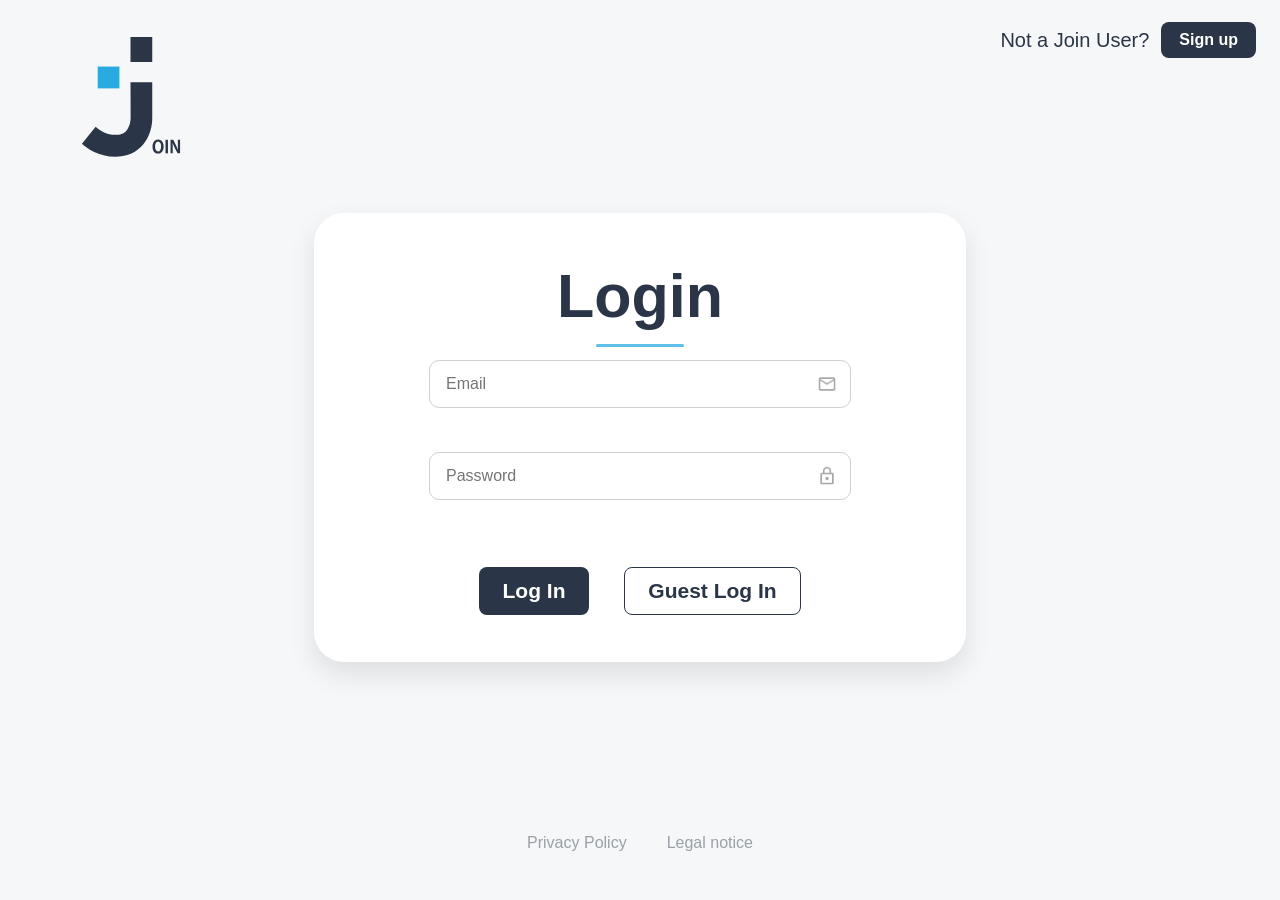
==== index.html @ dd9de818 "main commit" ====
<!DOCTYPE html>
<html lang="en">

<head>
    <meta charset="UTF-8">
    <meta name="viewport" content="width=device-width, initial-scale=1.0">
    <link rel="icon" type="image/svg" sizes="32x32" href="./assets/icons/logo.svg">
    <title>Login</title>
    <link rel="stylesheet" href="./css/start_page.css">
</head>

<body>
    <div class="content-wrepper">
    <header>
        <figure class="logo">
            <img class="logo_page" src="./assets/icons/logo.svg" alt="Logo">
        </figure>

        <section class="button-section button-section--desktop">
            <a class="links" href="./subpages/regist.html">Not a Join User?</a>
            <button type="button" class="signup" onclick="goToSignup()">Sign up</button>
        </section>
       
    </header>
    <main>
        <form class="login-form">
            <div class="login-message">
                <p id="login-message"></p> 
                <p id="reg-msg" class=""></p>
            </div>
            <h1>Login</h1>

            <div class="input-wrapper">
                <input id="mail" onchange="validateEmail()" type="email" placeholder="Email" >
                <img src="./assets/icons/mail.png" alt="email icon" id="email-icon" class="input-icon">
            </div>
                <span class="info-email" id="info-email">Please enter a valid email.</span>
            <div class="input-wrapper">
                <input id="password" onchange="validatePassword()" class="" type="password" placeholder="Password" autocomplete="off" >
                <img id="lock-icon" src="./assets/icons/lock.png" alt="password icon" class="input-icon">
            </div>
            <span class="info-password" id="info-password">Password must be at least 6 characters.</span>
            <span class="info-password" id="info-no-match">Check your email and password.</span>

            <div class="button-group">
                <button type="button" onclick="logIn()" class="login-btn">Log In</button>
                <button onclick="guastLogin()" type="button" class="guest-btn">Guest Log In</button>
            </div>
        </form>
        <section class="button-section button-section--mobile">
            <a class="links" href="./subpages/regist.html">Not a Join User?</a>
            <button type="button" class="signup" onclick="goToSignup()">Sign up</button>
        </section>
    </main>
    <footer>
        <section class="footer-content">
            <a class="links" href="./subpages/privacy_policy.html">Privacy Policy</a>
            <a class="links" href="./subpages/legal_notice.html">Legal notice</a>
        </section>
    </footer>
</div>
<script src="./javascript/app.config.js"></script>
<script src="./javascript/validate.js"></script>
<script src="./javascript/animation.js"></script>
<script src="./javascript/login.js"></script>
<script src="./javascript/regist.js"></script>
</body>
</html>
---- css/start_page.css ----
* {
  margin: 0;
  padding: 0;
  box-sizing: border-box;
}

html,
body {
  height: 100%;
  font-family: Arial, sans-serif;
  background-color: #f6f7f8;
  color: #2a3647;
  scrollbar-width: none;
}

.content-wrepper {
  min-height: 100vh;
  display: flex;
  flex-direction: column;
  margin: 0 auto;
  max-width: 1920px;
  position: relative;
}

header {
  height: 80px;
  padding: 0 24px;
  display: flex;
  justify-content: flex-end;
  align-items: center;
  position: static;
  z-index: 5;
}

.logo {
  position: absolute;
  top: 50%;
  left: 50%;
  transform: translate(-50%, -50%) scale(1);
  transition: all 0.6s ease-in-out;
  z-index: 10;
}

.logo_page {
  width: 100px;
  height: 120px;
  transition: width 0.8s ease-in-out, height 0.8s ease-in-out;
}

body.loaded .logo {
  top: 37px;
  left: 81px;
  transform: translate(0, 0);
}

body.loaded .logo_page {
  width: 100px;
  height: 120px;
}

.button-section {
  display: flex;
  gap: 12px;
  align-items: center;
}

.button-section--mobile {
  display: none;
}

.links {
  text-decoration: none;
  color: #2a3647;
  font-size: 20px;
}

.signup {
  height: 36px;
  padding: 0 18px;
  font-weight: bold;
  border: none;
  border-radius: 8px;
  background-color: #2a3647;
  color: white;
  cursor: pointer;
  transition: background-color 0.2s ease, color 0.2s ease;
  font-size: 16px;
}

.signup:hover {
  background-color: #5ec0e9;
  color: #ffffff;
}

main {
  flex: 1;
  display: flex;
  justify-content: center;
  align-items: center;
  padding: 56px 24px 96px;
}

.login-message {
  display: none;
  position: absolute;
  top: -70px;
  left: 50%;
  transform: translateX(-50%);
  z-index: 1000;
}

.login-message.is-visible {
  display: flex;
  flex-direction: column;
  align-items: center;
  gap: 8px;
}

@media (max-width: 500px) {
  .login-message {
    top: -58px;
  }
}

.login-form {
  width: 652px;
  height: 449px;
  background: #ffffff;
  padding: 48px 115px;
  border-radius: 30px;
  box-shadow: 0 12px 28px rgba(0, 0, 0, 0.1);
  display: flex;
  flex-direction: column;
  align-items: center;
  gap: 13px;
  opacity: 0;
  transform: translateY(40px);
  transition: all 0.6s ease;
  position: relative;
}

body.loaded .login-form {
  opacity: 1;
  transform: translateY(0);
}

/* Zweiter und weitere Besuche: keine Animation/Transition */
body.visited .logo {
  top: 37px;
  left: 81px;
  transform: translate(0, 0);
  transition: none !important;
}

body.visited .logo_page {
  width: 100px;
  height: 120px;
  transition: none !important;
}

body.visited .login-form {
  opacity: 1;
  transform: translateY(0);
  transition: none !important;
}

.login-form h1 {
  text-align: center;
  font-size: 61px;
  font-weight: 700;
  position: relative;
  padding-bottom: 16px;
  width: 315px;
  height: 89px;
}

.login-form h1::after {
  content: "";
  position: absolute;
  left: 50%;
  transform: translateX(-50%);
  bottom: 0px;
  width: 88px;
  height: 3px;
  background-color: rgb(94, 192, 233);
  border-radius: 2px;
}

.input-wrapper {
  width: 422px;
  position: relative;
}

.input-wrapper input {
  width: 100%;
  padding-right: 45px;
}

.input-wrapper .input-icon {
  position: absolute;
  right: 14px;
  top: 50%;
  transform: translateY(-50%);
  width: 20px;
  height: 20px;
  pointer-events: none;
}

.login-form input {
  height: 48px;
  padding: 0 45px 0 16px;
  border-radius: 10px;
  border: 1px solid #d1d1d1;
  font-size: 16px;
  background: #ffffff;
  outline: unset;
}

.login-form input:focus {
  border: 1px solid #5ec0e9;
}

.login-form .button-group {
  width: 322px;
  height: 48px;
  display: flex;
  justify-content: center;
  gap: 35px;
  margin-top: -8px;
}

.login-form .button-group button {
  height: 48px;
  font-size: 21px;
  font-family: Inter, Arial, sans-serif;
  font-weight: 700;
  line-height: 120%;
  letter-spacing: 0;
  border-radius: 8px;
  cursor: pointer;
}

.login-btn {
  width: 110px;
  background-color: #2a3647;
  color: white;
  border: none;
}

.login-btn:hover {
  background-color: #29abe2;
}

.guest-btn {
  width: 177px;
  background-color: transparent;
  color: #2a3647;
  border: 1px solid #2a3647;
}

.guest-btn:hover {
  background-color: transparent;
  color: #29abe2;
  border-color: #29abe2;
}

.isValidate {
  border: 1px solid greenyellow !important;
}

.isInvaled {
  border: 1px solid rgb(255, 47, 47) !important;
}

.info-password,
.info-email {
  display: block;
  width: 100%;
  font-size: 16px;
  color: tomato;
  visibility: hidden;
  margin: 0;
  text-align: left;
  left: 0;
}

footer {
  display: flex;
  justify-content: center;
  padding: 0 24px 48px;
}

.footer-content {
  display: flex;
  gap: 40px;
}

footer .links {
  font-size: 16px;
  color: rgba(42, 54, 71, 0.45);
}

footer .links:hover {
  color: #29abe2;
}

@media (max-width: 1023px) {
  main {
    padding: 56px 24px 96px;
  }

  .login-form {
    width: 560px;
    height: auto;
    padding: 44px 90px;
  }

  .input-wrapper {
    width: 420px;
  }

  .login-form .button-group {
    width: 420px;
  }
  .logo_page {
    width: 64px !important;
    height: 64px !important;
  }

  #info-password {
    display: block;
  }
}

@media (max-width: 768px) {
  html,
  body {
    overflow-y: auto;
  }

  main {
    display: flex;
    justify-content: center;
    align-items: center;
    padding: 140px 16px 160px;
  }

  .login-form {
    margin: 0 auto;
  }

  footer {
    left: 0;
    right: 0;
    margin: 0 auto;
  }

  .content-wrepper {
    min-height: 98svh;
  }

  .button-section--desktop {
    display: none;
  }

  .button-section--mobile {
    display: flex;
    justify-content: center;
    align-items: center;
    gap: 12px;
    margin: 86px auto;
    z-index: 6;
  }

  .logo {
    position: absolute;
    top: 37px;
    left: 38px;
    transform: none;
    transition: none;
    z-index: 10;
  }

  .logo_page {
    width: 64px;
    height: 64px;
    transition: none;
  }

  body.loaded .logo {
    top: 37px;
    left: 38px;
    transform: none;
  }

  body.loaded .logo_page {
    width: 64px;
    height: 78px;
  }

  main {
    justify-content: flex-start;
    align-items: center;
    flex-direction: column;
    height: calc(100vh - 160px);
    padding: 80px 16px 0px;
  }

  .login-form {
    width: 396px;
    max-width: 92vw;
    height: auto;
    padding: 32px 16px;
    gap: 8px;
    border-radius: 30px;
  }

  .login-form h1 {
    font-size: 40px;
  }

  .login-form h1::after {
    bottom: 16px;
  }

  .input-wrapper {
    width: 364px;
    max-width: 100%;
  }

  .login-form .button-group {
    width: 180px;
    height: 123px;
    max-width: 100%;
    flex-direction: column;
    align-items: center;
    gap: 21px;
  }

  .login-btn,
  .guest-btn {
    width: 180px;
    height: 48px;
  }

  footer {
    bottom: 16px;
    padding: 0 16px 16px 16px;
    z-index: 6;
  }

  .footer-content {
    gap: 26px;
  }
}

@media (max-width: 360px) {

  .login-form {
    width: 100%;
    max-width: 92vw;
    padding: 28px 14px;
  }

  .input-wrapper {
    width: 100%;
  }

  .login-form .button-group {
    width: 180px;
    height: 123px;
    gap: 21px;
  }

  .login-btn,
  .guest-btn {
    width: 180px;
    height: 48px;
  }

  .button-section--mobile {
    padding: 12px;
  }

  footer {
    padding: 0 12px;
  }
}

@media (max-width: 360px) and (max-height: 700px) {


  .login-form .button-group {
    height: auto;
    gap: 16px;
  }
}

@media (min-width: 361px) and (max-width: 390px) and (max-height: 700px) {

  .login-form .button-group {
    height: auto;
    gap: 18px;
  }
}

@media (max-width: 320px) {
  .login-form h1 {
    font-size: 36px;
  }

  .login-btn,
  .guest-btn {
    width: 160px;
  }

  .links {
    font-size: 15px;
  }
}
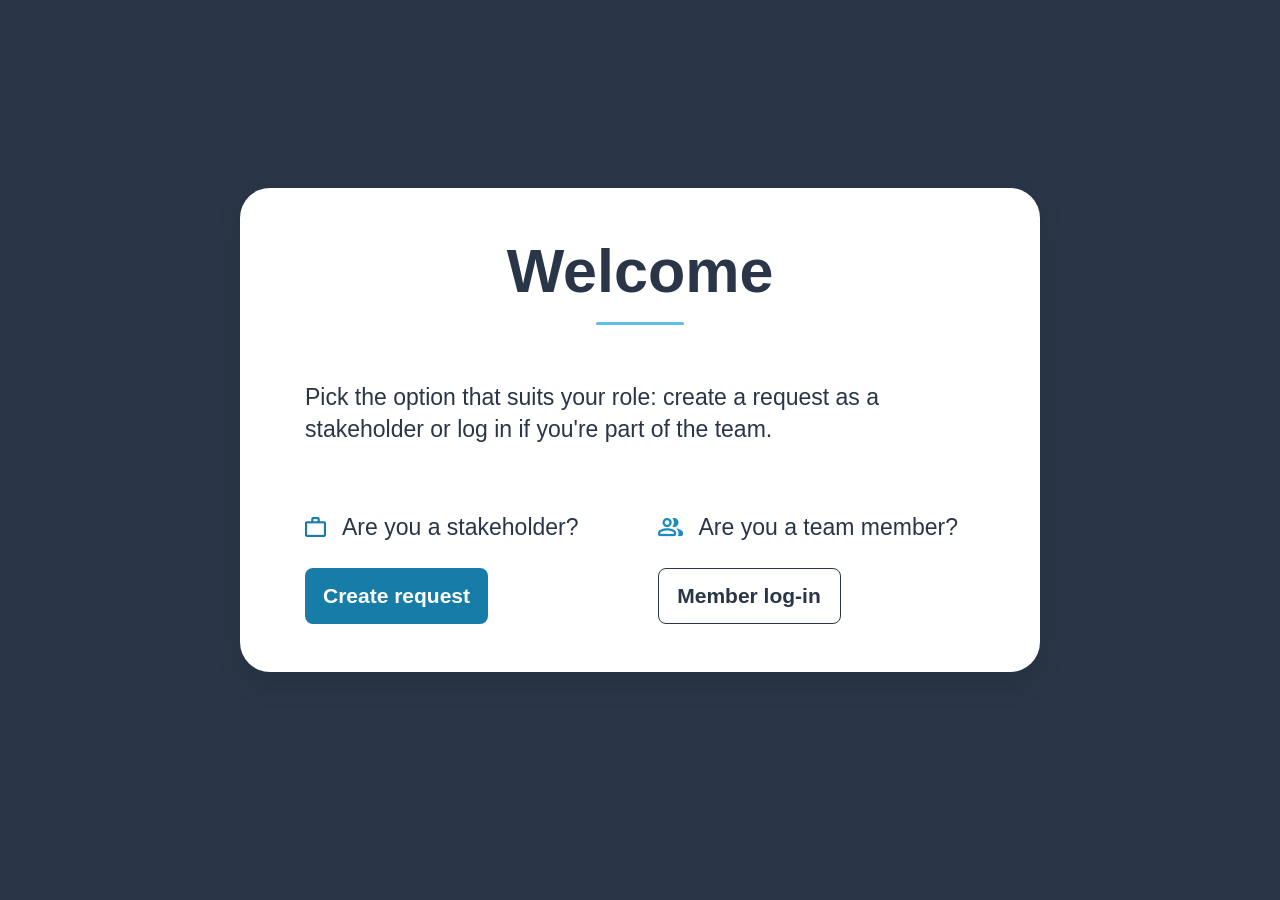
==== commit 5a642043: "feat: new start-page, add icon, and request-page" ====
--- a/index.html
+++ b/index.html
@@ -4,65 +4,40 @@
 <head>
     <meta charset="UTF-8">
     <meta name="viewport" content="width=device-width, initial-scale=1.0">
-    <link rel="icon" type="image/svg" sizes="32x32" href="./assets/icons/logo.svg">
-    <title>Login</title>
+    <title>Welcome</title>
     <link rel="stylesheet" href="./css/start_page.css">
+    <link rel="stylesheet" href="./css/button.css">
 </head>
 
 <body>
     <div class="content-wrepper">
-    <header>
-        <figure class="logo">
-            <img class="logo_page" src="./assets/icons/logo.svg" alt="Logo">
-        </figure>
+     
+        <main class="main-content --welcome-page">
+            <div class="welcomen content">
+                <h1>Welcome</h1>
+                <p>Pick the option that suits your role: create a request as a stakeholder or log in if you're part of
+                    the team.</p>
 
-        <section class="button-section button-section--desktop">
-            <a class="links" href="./subpages/regist.html">Not a Join User?</a>
-            <button type="button" class="signup" onclick="goToSignup()">Sign up</button>
-        </section>
-       
-    </header>
-    <main>
-        <form class="login-form">
-            <div class="login-message">
-                <p id="login-message"></p> 
-                <p id="reg-msg" class=""></p>
+                <div class="button-group">
+                    <span class="button-text-section">
+                        <span class="icon-text">
+                        <img src="./assets/icons/work.png" alt="work" class="line">
+                        <p>Are you a stakeholder?</p>
+                        </span>
+                        <button type="button" class="primary-btn --light-blue-btn" onclick="goToLogin()">Create
+                            request</button>
+                    </span>
+                    <span class="button-text-section">
+                        <span class="icon-text">
+                        <img src="./assets/icons/group.png" alt="team" class="line">
+                        <p>Are you a team member?</p>
+                        </span>
+                    <button type="button" class="primary-btn --white-btn" onclick="goToLogin()">Member log-in</button>
+                    </span>
+                </div>
             </div>
-            <h1>Login</h1>
-
-            <div class="input-wrapper">
-                <input id="mail" onchange="validateEmail()" type="email" placeholder="Email" >
-                <img src="./assets/icons/mail.png" alt="email icon" id="email-icon" class="input-icon">
-            </div>
-                <span class="info-email" id="info-email">Please enter a valid email.</span>
-            <div class="input-wrapper">
-                <input id="password" onchange="validatePassword()" class="" type="password" placeholder="Password" autocomplete="off" >
-                <img id="lock-icon" src="./assets/icons/lock.png" alt="password icon" class="input-icon">
-            </div>
-            <span class="info-password" id="info-password">Password must be at least 6 characters.</span>
-            <span class="info-password" id="info-no-match">Check your email and password.</span>
-
-            <div class="button-group">
-                <button type="button" onclick="logIn()" class="login-btn">Log In</button>
-                <button onclick="guastLogin()" type="button" class="guest-btn">Guest Log In</button>
-            </div>
-        </form>
-        <section class="button-section button-section--mobile">
-            <a class="links" href="./subpages/regist.html">Not a Join User?</a>
-            <button type="button" class="signup" onclick="goToSignup()">Sign up</button>
-        </section>
-    </main>
-    <footer>
-        <section class="footer-content">
-            <a class="links" href="./subpages/privacy_policy.html">Privacy Policy</a>
-            <a class="links" href="./subpages/legal_notice.html">Legal notice</a>
-        </section>
-    </footer>
-</div>
-<script src="./javascript/app.config.js"></script>
-<script src="./javascript/validate.js"></script>
+        </main>
+    </div>
+</body>
 <script src="./javascript/animation.js"></script>
-<script src="./javascript/login.js"></script>
-<script src="./javascript/regist.js"></script>
-</body>
-</html>
+</html>
--- a/css/start_page.css
+++ b/css/start_page.css
@@ -186,6 +186,70 @@
   border-radius: 2px;
 }
 
+.--welcome-page {
+  background-color: rgb(42, 54, 71);
+}
+
+.welcomen.content {
+  width: 800px;
+  background: #ffffff;
+  padding: 48px 65px;
+  border-radius: 30px;
+  box-shadow: 0 12px 28px rgba(0, 0, 0, 0.1);
+  display: flex;
+  flex-direction: column;
+  align-items: center;
+  gap: 56px;
+}
+
+.icon-text {
+  display: flex;
+  align-items: center;
+  width: 100%;
+  margin-bottom: 25px;
+  gap: 16px;
+}
+
+.button-text-section {
+  display: flex;
+  flex-direction: column;
+  align-items: flex-start;
+  width: 100%;
+}
+
+.--welcome-page p{
+  font-size: 23px;
+  font-weight: 400;
+  color: rgb(42, 54, 71);
+  text-align: left;
+  line-height: 32px;
+  width: 100%;
+  max-width: 100%;
+  font-family: 'Open Sans', Arial, sans-serif;
+}
+
+.welcomen.content h1 {
+  text-align: center;
+  font-size: 61px;
+  font-weight: 700;
+  position: relative;
+  padding-bottom: 16px;
+  width: 315px;
+  height: 89px;
+}
+
+.welcomen.content h1::after {
+  content: "";
+  position: absolute;
+  left: 50%;
+  transform: translateX(-50%);
+  bottom: 0px;
+  width: 88px;
+  height: 3px;
+  background-color: rgb(94, 192, 233);
+  border-radius: 2px;
+}
+
 .input-wrapper {
   width: 422px;
   position: relative;
@@ -322,6 +386,7 @@
   .login-form .button-group {
     width: 420px;
   }
+
   .logo_page {
     width: 64px !important;
     height: 64px !important;
@@ -333,6 +398,7 @@
 }
 
 @media (max-width: 768px) {
+
   html,
   body {
     overflow-y: auto;
@@ -517,4 +583,4 @@
   .links {
     font-size: 15px;
   }
-}
+}
--- a/css/button.css
+++ b/css/button.css
@@ -0,0 +1,122 @@
+.primary-btn {
+  display: flex;
+  height: 56px;
+  width: 183px;
+  font-size: 21px;
+  border: unset;
+  color: white;
+  font-family: Inter, Arial, sans-serif;
+  font-weight: 700;
+  line-height: 120%;
+  letter-spacing: 0;
+  background-color: rgb(42, 54, 71);
+  border-radius: 8px;
+  align-items: center;
+  justify-content: center;
+  text-align: center;
+  cursor: pointer;
+  padding-right: 0;
+}
+
+.primary-btn .btn-icon {
+  margin: 0 8px 0 8px;
+  height: 24px;
+  width: 24px;
+}
+
+.priority-btn {
+  flex: 1 1 0;
+  width: 136px;
+  height: 56px;
+  border: 1px solid #d0d0d0;
+  background: #ffffff;
+  border-radius: 8px;
+  color: #000;
+  font-weight: 600;
+  font-size: 21px;
+  cursor: pointer;
+  display: flex;
+  align-items: center;
+  justify-content: center;
+  gap: 8px;
+}
+
+.priority-btn .btn-icon {
+  filter: none;
+}
+
+.priority-btn.medium .btn-icon {
+  filter: brightness(0) saturate(100%) invert(57%) sepia(88%) saturate(749%) hue-rotate(1deg) brightness(103%) contrast(103%);
+}
+
+.priority-btn.--selected {
+  color: #ffffff;
+  border-color: transparent;
+}
+
+.priority-btn.--selected .btn-icon {
+  filter: brightness(0) invert(1);
+}
+
+.priority-btn.urgent.--selected {
+  background-color: #ff3d00;
+}
+
+.priority-btn.medium.--selected {
+  background-color: rgb(255, 168, 0);
+}
+
+.priority-btn.low.--selected {
+  background-color: #7ae229;
+}
+
+.primary-btn:focus {
+  border: 1px gray solid;
+  transition: 0.8s ease-in-out;
+}
+
+.--primary-btn-cancel {
+  height: 56px;
+  width: 110px;
+  background-color: #fffefe;
+  border: 1px solid grey;
+  color: black;
+  font-size: 21px;
+  font-family: Inter, Arial, sans-serif;
+  font-weight: 400;
+  line-height: 120%;
+  letter-spacing: 0;
+  border-radius: 8px;
+}
+
+.button-group {
+  display: flex;
+  justify-content: space-around;
+  gap: 35px;
+  margin-top: 10px;
+  width: 100%;
+}
+
+.--light-blue-btn {
+  background-color: rgb(23, 125, 168);
+  color: white;
+  border: none;
+}
+
+.--white-btn {
+  background-color: #ffffff;
+  color: #2a3647;
+  border: 1px solid #2a3647;
+}
+
+.--light-blue-btn:hover {
+  background-color: #2a3647;
+  color: #ffffff;
+  border: none;
+}
+
+.--white-btn:hover {
+  background-color: #ffffff;
+  color: rgb(23, 125, 168);
+  border: 1px solid rgb(23, 125, 168);
+}
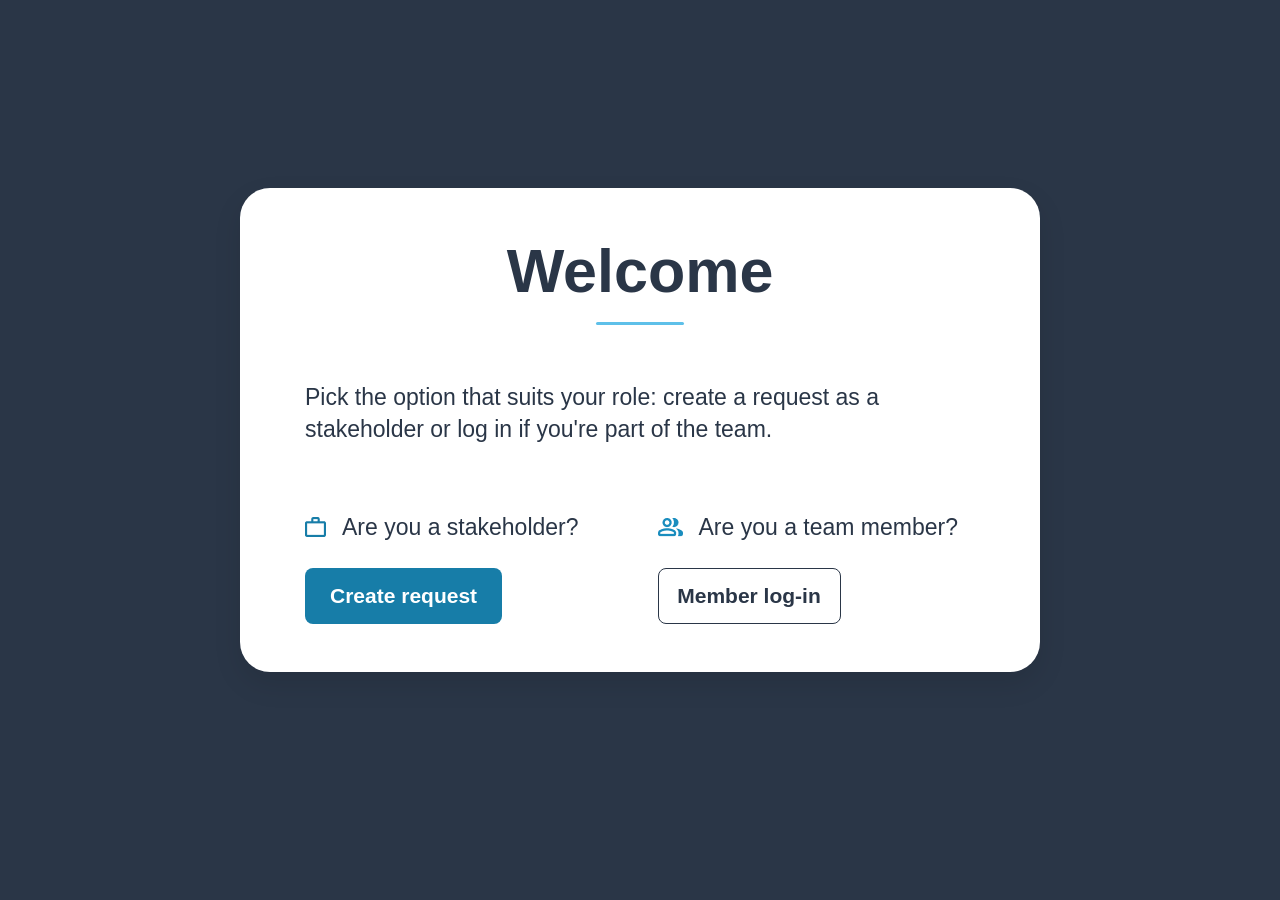
==== commit f1f32aad: "feat: add request pages" ====
--- a/index.html
+++ b/index.html
@@ -24,7 +24,7 @@
                         <img src="./assets/icons/work.png" alt="work" class="line">
                         <p>Are you a stakeholder?</p>
                         </span>
-                        <button type="button" class="primary-btn --light-blue-btn" onclick="goToLogin()">Create
+                        <button type="button" class="primary-btn --light-blue-btn" onclick="goToRequest()">Create
                             request</button>
                     </span>
                     <span class="button-text-section">
--- a/css/button.css
+++ b/css/button.css
@@ -101,6 +101,8 @@
   background-color: rgb(23, 125, 168);
   color: white;
   border: none;
+  width: auto;
+  padding: 0 25px;
 }
 
 .--white-btn {
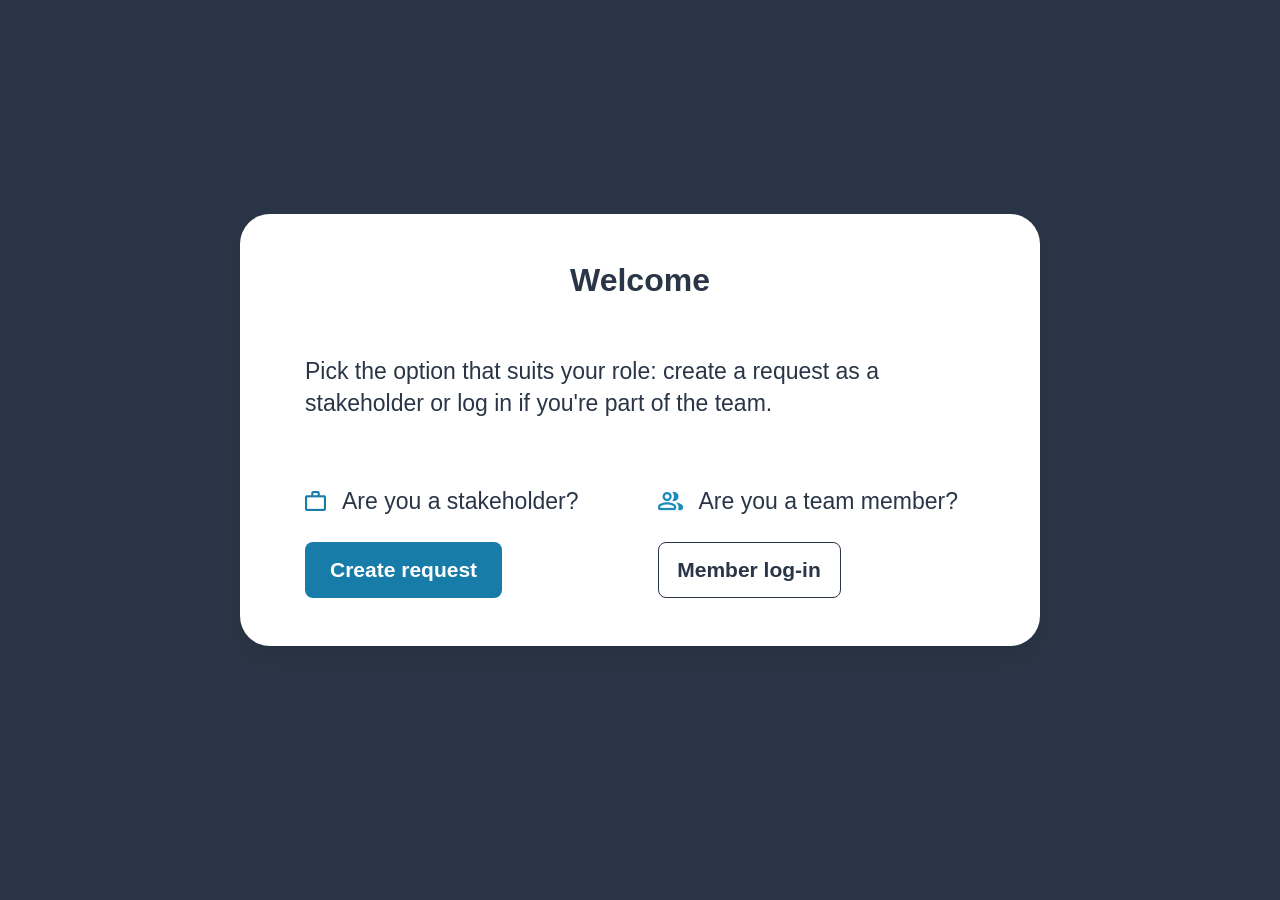
==== commit ef053445: "fix:  response and desktop show header" ====
--- a/index.html
+++ b/index.html
@@ -5,12 +5,30 @@
     <meta charset="UTF-8">
     <meta name="viewport" content="width=device-width, initial-scale=1.0">
     <title>Welcome</title>
+     <link rel="icon" type="image/svg" sizes="32x32" href="../assets/icons/logo.svg">
     <link rel="stylesheet" href="./css/start_page.css">
     <link rel="stylesheet" href="./css/button.css">
 </head>
 
 <body>
     <div class="content-wrepper">
+        <header class="header --desktop --header-wellcome">
+            <section class="button-section button-section--mobile ">
+                <a class="links" href="../subpages/regist.html">Not a Join User?</a>
+                <button type="button" class="signup" onclick="goToSignup()">Sign up</button>
+            </section>
+        <figure class="logo">
+            <img class="logo_page --logo-dark" src="../assets/icons/logo.svg" alt="Logo">
+            <img class="logo_page --logo-light" src="../assets/icons/logo-white.svg" alt="Logo">
+
+        </figure>
+
+        <section class="button-section button-section--desktop">
+            <a class="links" href="../subpages/regist.html">Not a Join User?</a>
+            <button type="button" class="signup" onclick="goToSignup()">Sign up</button>
+        </section>
+       
+    </header>
      
         <main class="main-content --welcome-page">
             <div class="welcomen content">
@@ -37,6 +55,12 @@
                 </div>
             </div>
         </main>
+         <footer class="footer --footer-welcome">
+        <section class="footer-content">
+            <a class="links" href="../subpages/privacy_policy.html">Privacy Policy</a>
+            <a class="links" href="../subpages/legal_notice.html">Legal notice</a>
+        </section>
+    </footer>
     </div>
 </body>
 <script src="./javascript/animation.js"></script>
--- a/css/start_page.css
+++ b/css/start_page.css
@@ -190,6 +190,10 @@
   background-color: rgb(42, 54, 71);
 }
 
+.--header-wellcome {
+  display: none;
+}
+
 .welcomen.content {
   width: 800px;
   background: #ffffff;
@@ -217,7 +221,7 @@
   width: 100%;
 }
 
-.--welcome-page p{
+.--welcome-page p {
   font-size: 23px;
   font-weight: 400;
   color: rgb(42, 54, 71);
@@ -228,7 +232,7 @@
   font-family: 'Open Sans', Arial, sans-serif;
 }
 
-.welcomen.content h1 {
+.welcomen content h1 {
   text-align: center;
   font-size: 61px;
   font-weight: 700;
@@ -238,7 +242,7 @@
   height: 89px;
 }
 
-.welcomen.content h1::after {
+.welcomen content h1::after {
   content: "";
   position: absolute;
   left: 50%;
@@ -348,6 +352,19 @@
   left: 0;
 }
 
+.--footer-welcome {
+  display: none;
+  background-color: #2A3647;
+  color: #ffffff;
+  align-items: center;
+}
+
+.--footer-welcome .links {
+  color: #ffffff;
+  font-size: 16px;
+}
+
+
 footer {
   display: flex;
   justify-content: center;
@@ -402,6 +419,10 @@
   html,
   body {
     overflow-y: auto;
+  }
+
+  .--header-wellcome {
+    display: flex;
   }
 
   main {
@@ -415,6 +436,19 @@
     margin: 0 auto;
   }
 
+  .--footer-welcome {
+    display: flex;
+    background-color: #2A3647;
+    color: #ffffff;
+    align-items: center;
+    width: 100%;
+  }
+
+  .--footer-welcome .links {
+    color: #ffffff;
+    font-size: 16px;
+  }
+
   footer {
     left: 0;
     right: 0;
@@ -422,7 +456,40 @@
   }
 
   .content-wrepper {
-    min-height: 98svh;
+    min-height: 100svh;
+  }
+
+  .--logo-dark {
+    display: none;
+  }
+
+  .--logo-light {
+    display: block;
+  }
+
+  .--header-wellcome {
+    background-color: #2A3647;
+    color: #ffffff;
+    align-items: flex-start;
+  }
+
+  .--header-wellcome .links {
+    color: #ffffff;
+    font-size: 16px;
+  }
+
+  .signup {
+    font-size: 19px;
+  }
+
+  .--welcome-page p {
+    font-size: 18px;
+    text-align: center;
+  }
+
+  .welcomen.content {
+    width: 100%;
+    padding: 28px 14px;
   }
 
   .button-section--desktop {
@@ -438,6 +505,11 @@
     z-index: 6;
   }
 
+  .button-section--mobile {
+    padding: 0px;
+    margin: 150px auto;
+  }
+
   .logo {
     position: absolute;
     top: 37px;
@@ -469,7 +541,7 @@
     align-items: center;
     flex-direction: column;
     height: calc(100vh - 160px);
-    padding: 80px 16px 0px;
+    padding: 110px 16px 35px;
   }
 
   .login-form {
@@ -521,6 +593,19 @@
 }
 
 @media (max-width: 360px) {
+  .welcomen content h1 {
+    text-align: center;
+    font-size: 61px;
+    font-weight: 700;
+    position: relative;
+    padding-bottom: 16px;
+    width: 315px;
+    height: 89px;
+  }
+
+  .--welcome-page p {
+    font-size: 18px;
+  }
 
   .login-form {
     width: 100%;
@@ -545,11 +630,11 @@
   }
 
   .button-section--mobile {
-    padding: 12px;
+    padding: 0px;
   }
 
   footer {
-    padding: 0 12px;
+    padding: 12px 12px;
   }
 }
 
--- a/css/button.css
+++ b/css/button.css
@@ -121,4 +121,50 @@
   background-color: #ffffff;
   color: rgb(23, 125, 168);
   border: 1px solid rgb(23, 125, 168);
+}
+
+@media (max-width: 460px) {
+  .button-group {
+    flex-direction: column;
+    gap: 56px;
+    margin-top: 0;
+  }
+
+  .button-text-section {
+    align-items: center;
+  }
+
+  .icon-text {
+    width: max-content;
+    margin-bottom: 25px;
+    gap: 16px;
+  }
+
+  .primary-btn {
+    display: flex;
+    height: 56px;
+    width: 183px;
+    font-size: 16px;
+    border: unset;
+    color: white;
+    font-family: Inter, Arial, sans-serif;
+    font-weight: 700;
+    line-height: 120%;
+    letter-spacing: 0;
+    background-color: rgb(42, 54, 71);
+    border-radius: 8px;
+    align-items: center;
+    justify-content: center;
+    text-align: center;
+    cursor: pointer;
+    padding-right: 0;
+  }
+
+  .--light-blue-btn {
+    background-color: rgb(23, 125, 168);
+    color: white;
+    border: none;
+    width: auto;
+    padding: 0 25px;
+  }
 }
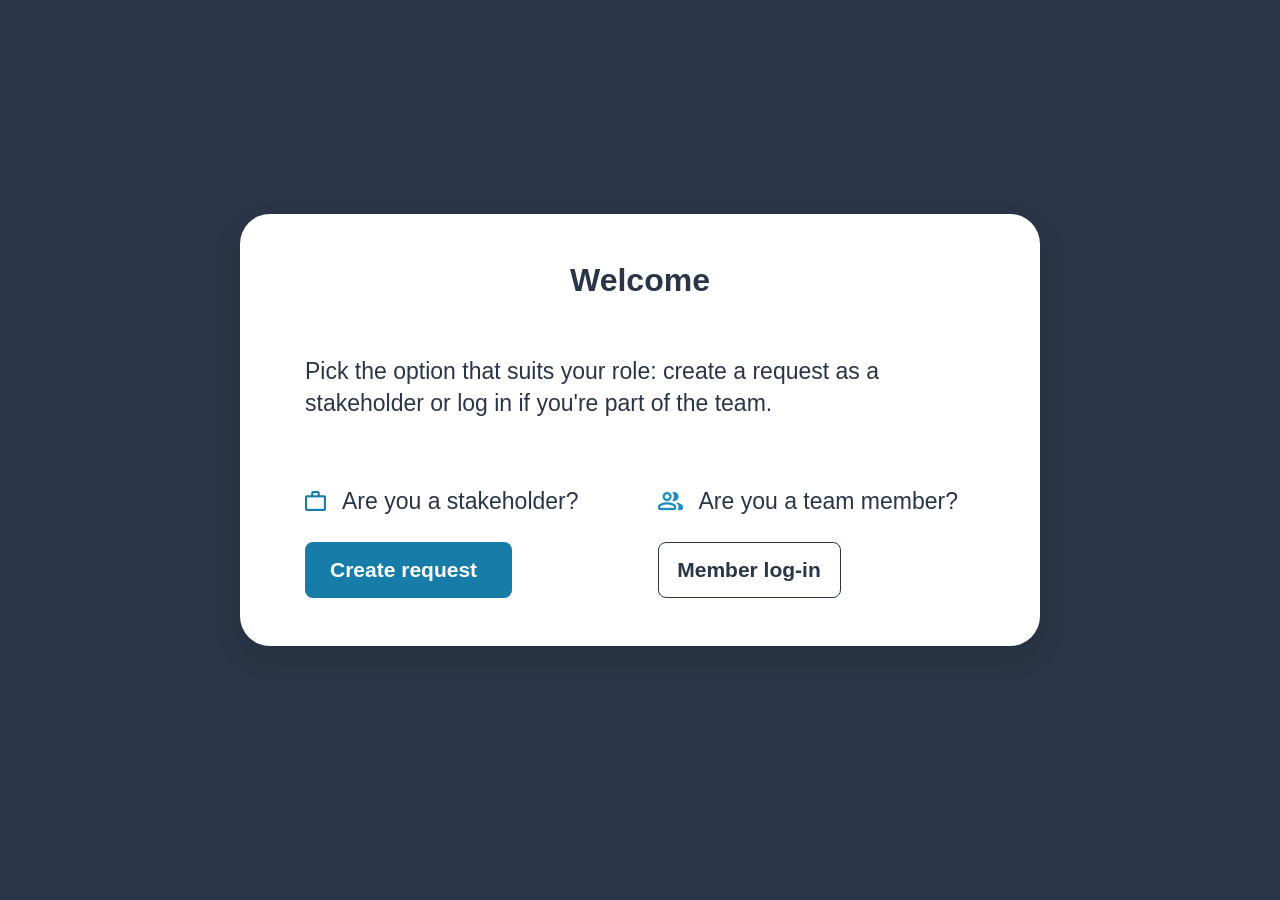
==== commit 6ade5070: "fix: respons mobil/ add new icons board card/ new n8n workflow" ====
--- a/index.html
+++ b/index.html
@@ -5,32 +5,32 @@
     <meta charset="UTF-8">
     <meta name="viewport" content="width=device-width, initial-scale=1.0">
     <title>Welcome</title>
-     <link rel="icon" type="image/svg" sizes="32x32" href="../assets/icons/logo.svg">
+     <link rel="icon" type="image/svg" sizes="32x32" href="./assets/icons/logo.svg">
     <link rel="stylesheet" href="./css/start_page.css">
     <link rel="stylesheet" href="./css/button.css">
 </head>
 
-<body>
+<body class="--welcome-page">
     <div class="content-wrepper">
         <header class="header --desktop --header-wellcome">
             <section class="button-section button-section--mobile ">
                 <a class="links" href="../subpages/regist.html">Not a Join User?</a>
-                <button type="button" class="signup" onclick="goToSignup()">Sign up</button>
+                <button type="button" class="signup" onclick="goToSignupFromStart()">Sign up</button>
             </section>
         <figure class="logo">
-            <img class="logo_page --logo-dark" src="../assets/icons/logo.svg" alt="Logo">
-            <img class="logo_page --logo-light" src="../assets/icons/logo-white.svg" alt="Logo">
+            <img class="logo_page --logo-dark" src="./assets/icons/logo.svg" alt="Logo">
+            <img class="logo_page --logo-light" src="./assets/icons/logo-white.svg" alt="Logo">
 
         </figure>
 
         <section class="button-section button-section--desktop">
             <a class="links" href="../subpages/regist.html">Not a Join User?</a>
-            <button type="button" class="signup" onclick="goToSignup()">Sign up</button>
+            <button type="button" class="signup" onclick="goToSignupFromStart()">Sign up</button>
         </section>
        
     </header>
      
-        <main class="main-content --welcome-page">
+        <main class="main-content ">
             <div class="welcomen content">
                 <h1>Welcome</h1>
                 <p>Pick the option that suits your role: create a request as a stakeholder or log in if you're part of
--- a/css/button.css
+++ b/css/button.css
@@ -102,7 +102,16 @@
   color: white;
   border: none;
   width: auto;
-  padding: 0 25px;
+  padding: 0 35px 0 25px;
+  text-decoration: unset;
+  font-family: 'Open Sans', Arial, sans-serif;
+}
+
+.--light-blue-btn:hover {
+  background-color: #2a3647;
+  color: #ffffff;
+  border: none;
+  text-decoration: unset;
 }
 
 .--white-btn {
@@ -140,31 +149,11 @@
     gap: 16px;
   }
 
-  .primary-btn {
-    display: flex;
-    height: 56px;
-    width: 183px;
-    font-size: 16px;
-    border: unset;
-    color: white;
-    font-family: Inter, Arial, sans-serif;
-    font-weight: 700;
-    line-height: 120%;
-    letter-spacing: 0;
-    background-color: rgb(42, 54, 71);
-    border-radius: 8px;
-    align-items: center;
-    justify-content: center;
-    text-align: center;
-    cursor: pointer;
-    padding-right: 0;
+  .--white-btn {
+    background-color: #ffffff;
+    color: #2a3647;
+    border: 1px solid #2a3647;
   }
 
-  .--light-blue-btn {
-    background-color: rgb(23, 125, 168);
-    color: white;
-    border: none;
-    width: auto;
-    padding: 0 25px;
-  }
+
 }
